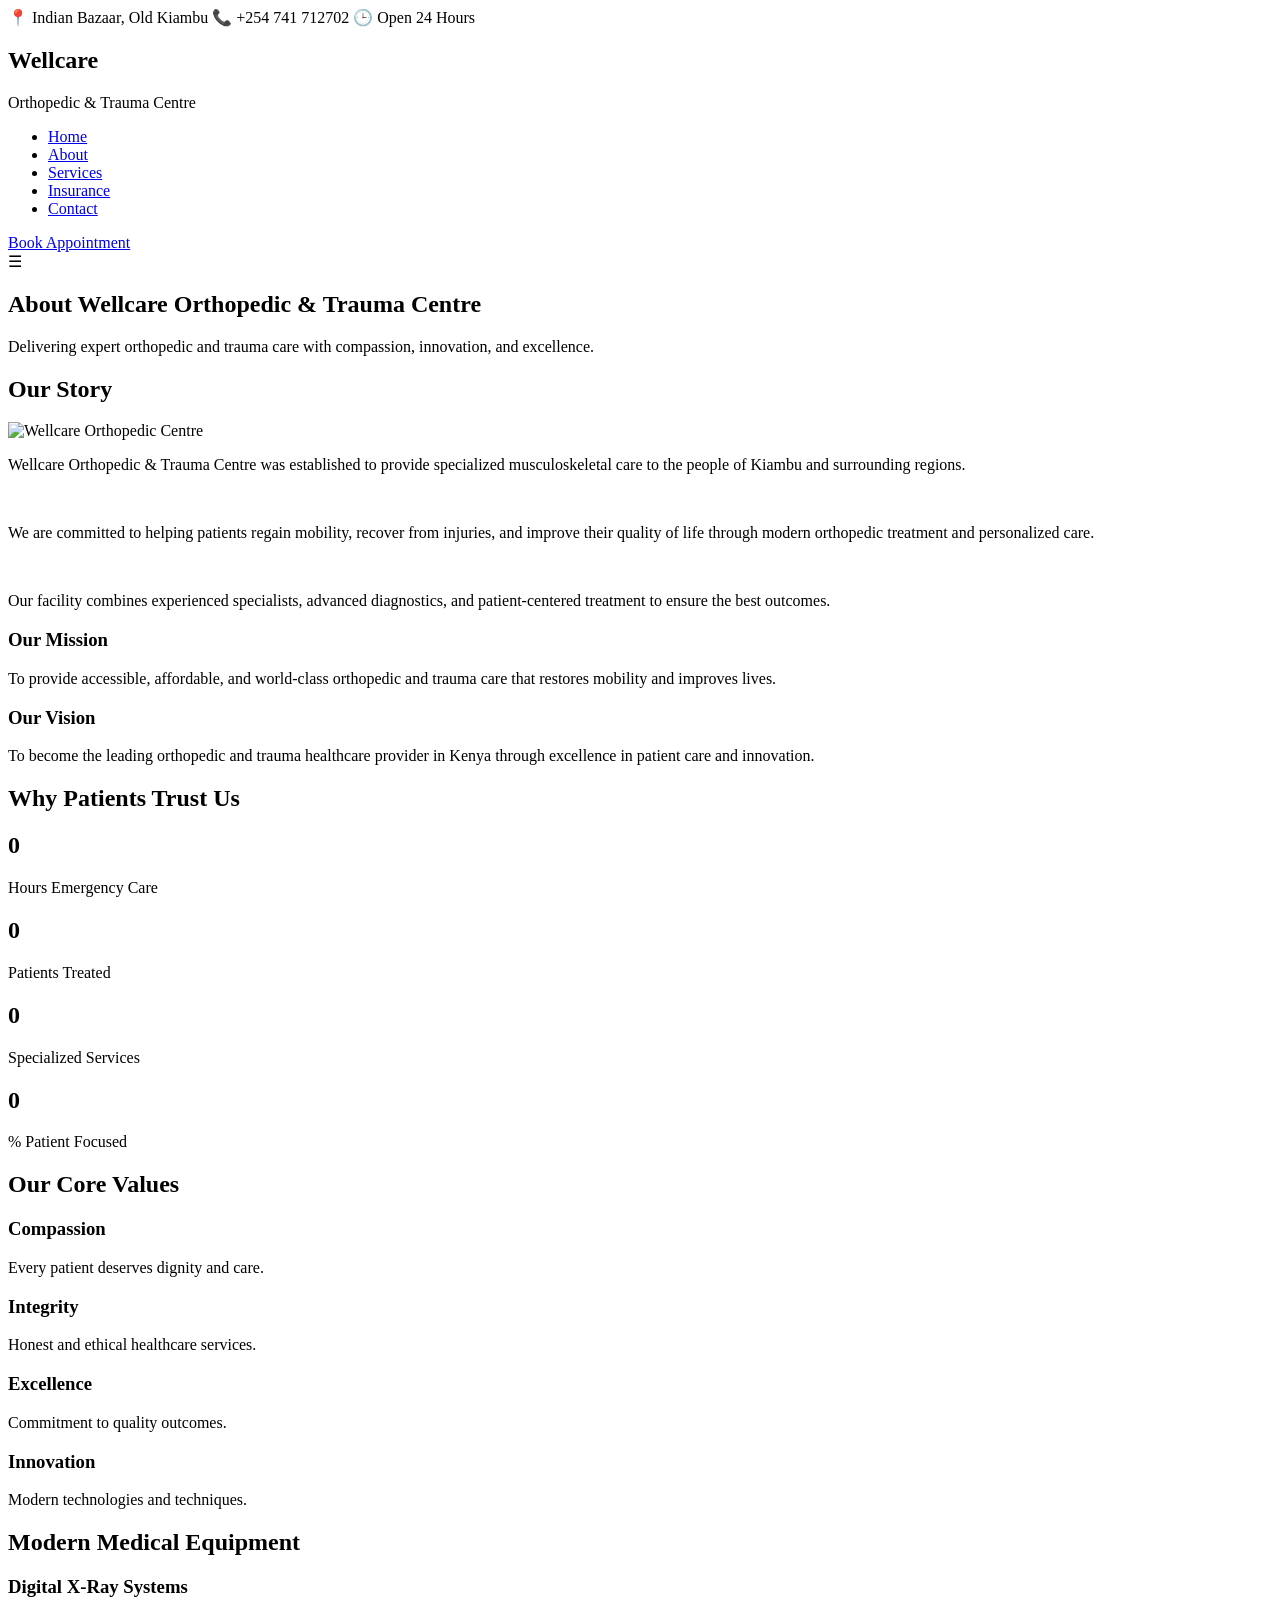
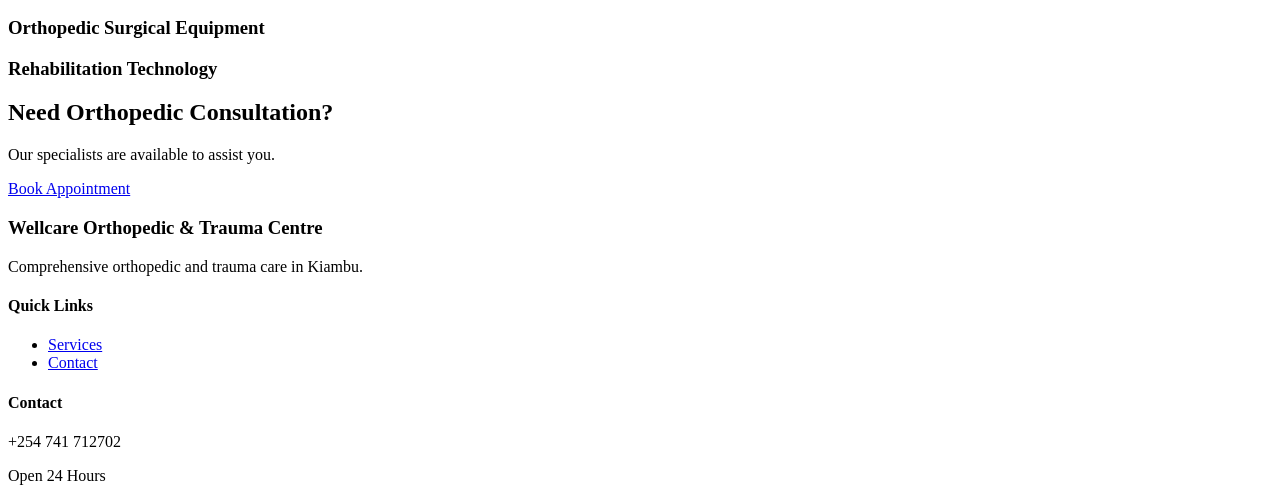
==== about.html @ 520f0e47 "Add files via upload" ====
﻿<!DOCTYPE html>
<html lang="en">
<head>
    <meta charset="UTF-8">
    <meta name="viewport" content="width=device-width, initial-scale=1.0">

    <title>About Us | Wellcare Orthopedic & Trauma Centre</title>

    <meta name="description"
          content="Learn about Wellcare Orthopedic & Trauma Centre, our mission, specialists, modern equipment, and commitment to quality orthopedic care in Kiambu.">

    <link rel="stylesheet" href="css/style.css">
    <link href="https://fonts.googleapis.com/css2?family=Inter:wght@300;400;500;600;700;800;900&display=swap" rel="stylesheet">
</head>
<body>

    <!-- HEADER -->

    <div class="top-bar">
        <div class="container">
            <span>📍 Indian Bazaar, Old Kiambu</span>
            <span>📞 +254 741 712702</span>
            <span>🕒 Open 24 Hours</span>
        </div>
    </div>

    <header class="header">
        <div class="container nav-container">

            <div class="logo">
                <h2>Wellcare</h2>
                <span>Orthopedic & Trauma Centre</span>
            </div>

            <nav class="navbar">
                <ul class="nav-links">
                    <li><a href="index.html">Home</a></li>
                    <li><a href="about.html" class="active">About</a></li>
                    <li><a href="services.html">Services</a></li>
                    <li><a href="insurance.html">Insurance</a></li>
                    <li><a href="contact.html">Contact</a></li>
                </ul>
            </nav>

            <div class="nav-buttons">
                <a href="appointment.html" class="btn btn-primary">
                    Book Appointment
                </a>
            </div>

            <div class="mobile-menu-btn">☰</div>

        </div>
    </header>

    <!-- PAGE HERO -->

    <section class="page-hero">

        <div class="container">

            <h1>About Wellcare Orthopedic & Trauma Centre</h1>

            <p>
                Delivering expert orthopedic and trauma care
                with compassion, innovation, and excellence.
            </p>

        </div>

    </section>

    <!-- ABOUT STORY -->

    <section>

        <div class="container">

            <div class="section-title">
                <h2>Our Story</h2>
            </div>

            <div class="two-column">

                <div>
                    <img src="images/about-hospital.jpg"
                         alt="Wellcare Orthopedic Centre">
                </div>

                <div>

                    <p>
                        Wellcare Orthopedic & Trauma Centre was established
                        to provide specialized musculoskeletal care to the
                        people of Kiambu and surrounding regions.
                    </p>

                    <br>

                    <p>
                        We are committed to helping patients regain mobility,
                        recover from injuries, and improve their quality of life
                        through modern orthopedic treatment and personalized care.
                    </p>

                    <br>

                    <p>
                        Our facility combines experienced specialists,
                        advanced diagnostics, and patient-centered treatment
                        to ensure the best outcomes.
                    </p>

                </div>

            </div>

        </div>

    </section>

    <!-- MISSION & VISION -->

    <section class="services">

        <div class="container">

            <div class="mission-grid">

                <div class="service-card">

                    <h3>Our Mission</h3>

                    <p>
                        To provide accessible, affordable,
                        and world-class orthopedic and trauma care
                        that restores mobility and improves lives.
                    </p>

                </div>

                <div class="service-card">

                    <h3>Our Vision</h3>

                    <p>
                        To become the leading orthopedic and trauma
                        healthcare provider in Kenya through excellence
                        in patient care and innovation.
                    </p>

                </div>

            </div>

        </div>

    </section>

    <!-- STATISTICS -->

    <section>

        <div class="container">

            <div class="section-title">
                <h2>Why Patients Trust Us</h2>
            </div>

            <div class="stats-grid">

                <div class="stat-card">
                    <h2 data-counter="24">0</h2>
                    <p>Hours Emergency Care</p>
                </div>

                <div class="stat-card">
                    <h2 data-counter="5000">0</h2>
                    <p>Patients Treated</p>
                </div>

                <div class="stat-card">
                    <h2 data-counter="12">0</h2>
                    <p>Specialized Services</p>
                </div>

                <div class="stat-card">
                    <h2 data-counter="100">0</h2>
                    <p>% Patient Focused</p>
                </div>

            </div>

        </div>

    </section>

    <!-- VALUES -->

    <section class="services">

        <div class="container">

            <div class="section-title">
                <h2>Our Core Values</h2>
            </div>

            <div class="features-grid">

                <div class="feature-card">
                    <h3>Compassion</h3>
                    <p>Every patient deserves dignity and care.</p>
                </div>

                <div class="feature-card">
                    <h3>Integrity</h3>
                    <p>Honest and ethical healthcare services.</p>
                </div>

                <div class="feature-card">
                    <h3>Excellence</h3>
                    <p>Commitment to quality outcomes.</p>
                </div>

                <div class="feature-card">
                    <h3>Innovation</h3>
                    <p>Modern technologies and techniques.</p>
                </div>

            </div>

        </div>

    </section>

    <!-- EQUIPMENT -->

    <section>

        <div class="container">

            <div class="section-title">
                <h2>Modern Medical Equipment</h2>
            </div>

            <div class="services-grid">

                <div class="service-card">
                    <h3>Digital X-Ray Systems</h3>
                </div>

                <div class="service-card">
                    <h3>Orthopedic Surgical Equipment</h3>
                </div>

                <div class="service-card">
                    <h3>Rehabilitation Technology</h3>
                </div>

            </div>

        </div>

    </section>

    <!-- CTA -->

    <section class="cta">

        <div class="container">

            <h2>Need Orthopedic Consultation?</h2>

            <p>
                Our specialists are available to assist you.
            </p>

            <a href="appointment.html"
               class="btn btn-primary">
                Book Appointment
            </a>

        </div>

    </section>

    <!-- FOOTER -->

    <footer class="footer">

        <div class="container footer-grid">

            <div>
                <h3>Wellcare Orthopedic & Trauma Centre</h3>
                <p>
                    Comprehensive orthopedic and trauma care in Kiambu.
                </p>
            </div>

            <div>
                <h4>Quick Links</h4>

                <ul>
                    <li><a href="services.html">Services</a></li>
                    <li><a href="contact.html">Contact</a></li>
                </ul>
            </div>

            <div>
                <h4>Contact</h4>
                <p>+254 741 712702</p>
                <p>Open 24 Hours</p>
            </div>

        </div>

    </footer>

    <script src="js/main.js"></script>

</body>
</html>
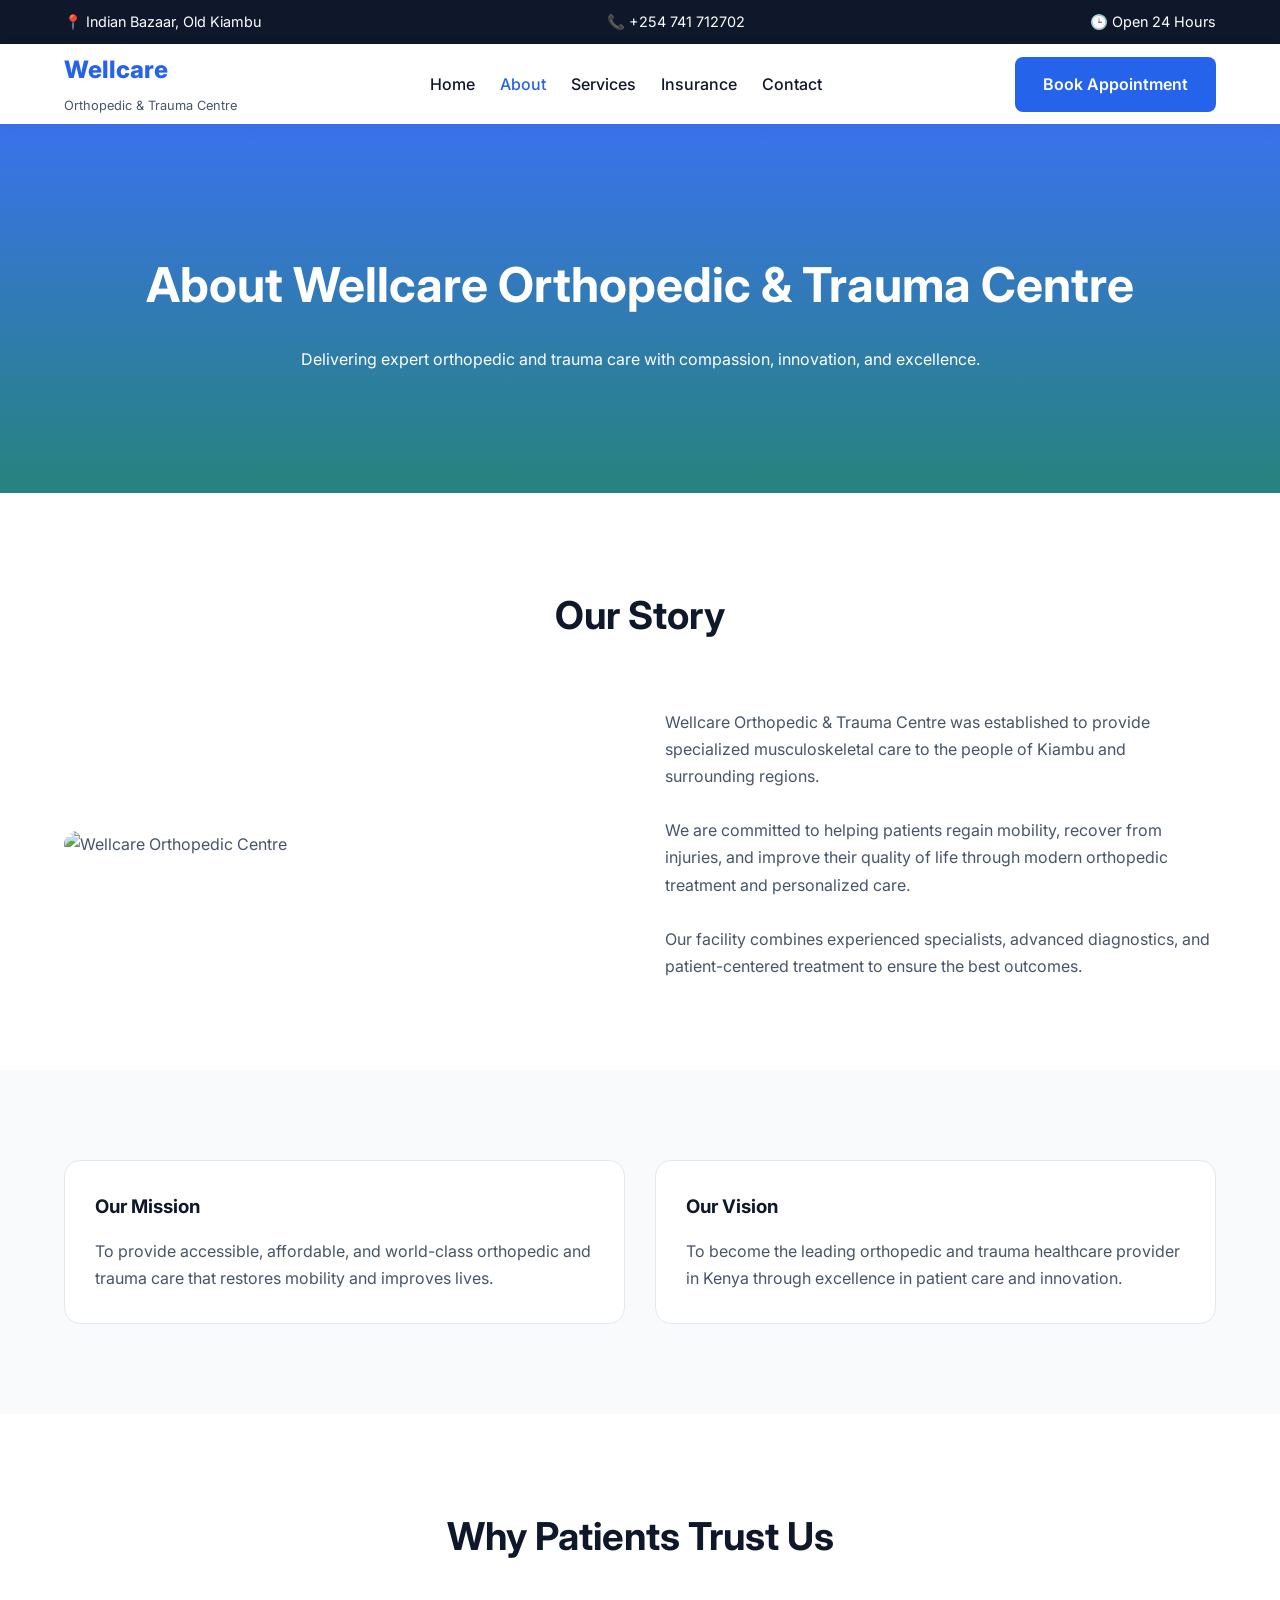
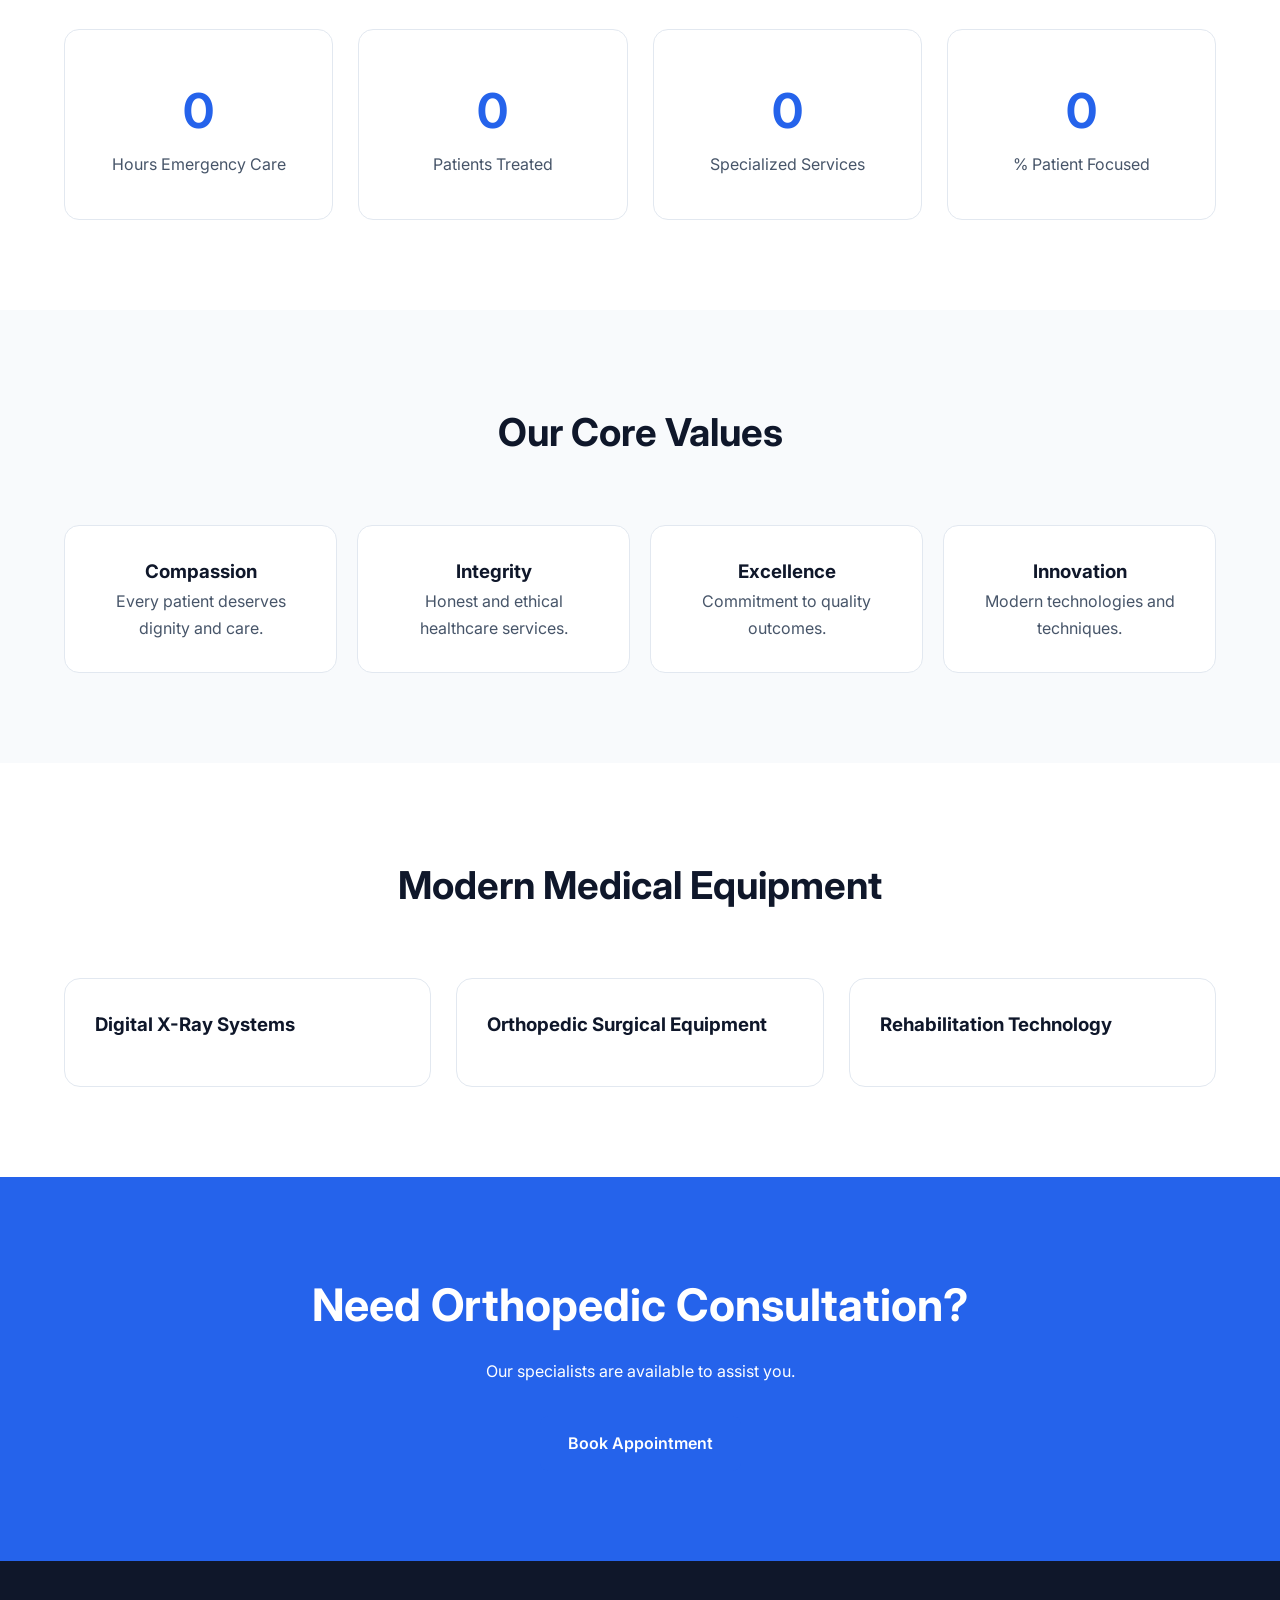
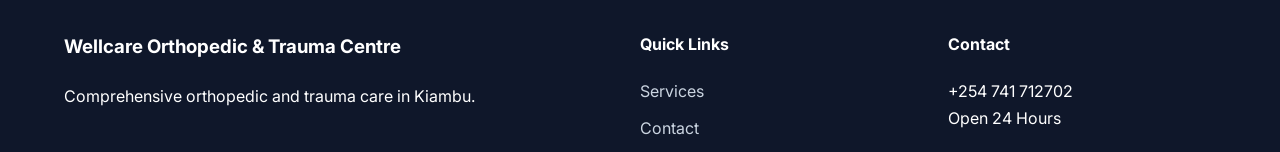
==== commit eff74d2d: "Update about.html" ====
--- a/about.html
+++ b/about.html
@@ -9,7 +9,7 @@
     <meta name="description"
           content="Learn about Wellcare Orthopedic & Trauma Centre, our mission, specialists, modern equipment, and commitment to quality orthopedic care in Kiambu.">
 
-    <link rel="stylesheet" href="css/style.css">
+    <link rel="stylesheet" href="style.css">
     <link href="https://fonts.googleapis.com/css2?family=Inter:wght@300;400;500;600;700;800;900&display=swap" rel="stylesheet">
 </head>
 <body>
@@ -319,4 +319,4 @@
     <script src="js/main.js"></script>
 
 </body>
-</html>+</html>
--- a/style.css
+++ b/style.css
@@ -0,0 +1,1227 @@
+﻿/* =========================
+   RESET
+========================= */
+
+* {
+  margin: 0;
+  padding: 0;
+  box-sizing: border-box;
+}
+
+:root {
+  --primary: #0f766e;
+  --secondary: #2563eb;
+  --accent: #14b8a6;
+  --dark: #0f172a;
+  --text: #475569;
+  --light: #f8fafc;
+  --white: #ffffff;
+  --border: #e2e8f0;
+}
+
+html {
+  scroll-behavior: smooth;
+}
+
+body {
+  font-family: "Inter", sans-serif;
+  color: var(--text);
+  background: var(--white);
+  line-height: 1.7;
+}
+
+/* =========================
+   GLOBAL
+========================= */
+
+.container {
+  width: 90%;
+  max-width: 1200px;
+  margin: auto;
+}
+
+section {
+  padding: 90px 0;
+}
+
+img {
+  width: 100%;
+  display: block;
+}
+
+a {
+  text-decoration: none;
+}
+
+ul {
+  list-style: none;
+}
+
+.section-title {
+  text-align: center;
+  margin-bottom: 60px;
+}
+
+.section-title h2 {
+  font-size: 2.4rem;
+  color: var(--dark);
+  margin-bottom: 15px;
+}
+
+.section-title p {
+  max-width: 700px;
+  margin: auto;
+}
+
+.center-btn {
+  text-align: center;
+  margin-top: 40px;
+}
+
+/* =========================
+   BUTTONS
+========================= */
+
+.btn {
+  display: inline-block;
+  padding: 14px 28px;
+  border-radius: 8px;
+  font-weight: 600;
+  transition: .3s;
+}
+
+.btn-primary {
+  background: var(--secondary);
+  color: white;
+}
+
+.btn-primary:hover {
+  background: #1d4ed8;
+}
+
+.btn-outline {
+  border: 2px solid var(--secondary);
+  color: var(--secondary);
+}
+
+.btn-outline:hover {
+  background: var(--secondary);
+  color: white;
+}
+
+.btn-secondary {
+  background: var(--primary);
+  color: white;
+}
+
+.btn-secondary:hover {
+  background: #115e59;
+}
+
+/* =========================
+   TOP BAR
+========================= */
+
+.top-bar {
+  background: var(--dark);
+  color: white;
+  padding: 10px 0;
+  font-size: .9rem;
+}
+
+.top-bar .container {
+  display: flex;
+  justify-content: space-between;
+  flex-wrap: wrap;
+}
+
+/* =========================
+   HEADER
+========================= */
+
+.header {
+  background: white;
+  position: sticky;
+  top: 0;
+  z-index: 1000;
+  box-shadow: 0 3px 15px rgba(0,0,0,.05);
+}
+
+.nav-container {
+  display: flex;
+  align-items: center;
+  justify-content: space-between;
+  min-height: 80px;
+}
+
+.logo h2 {
+  color: var(--secondary);
+  font-weight: 800;
+}
+
+.logo span {
+  font-size: .8rem;
+  color: var(--text);
+}
+
+.nav-links {
+  display: flex;
+  gap: 25px;
+}
+
+.nav-links a {
+  color: var(--dark);
+  font-weight: 500;
+  transition: .3s;
+}
+
+.nav-links a:hover,
+.nav-links .active {
+  color: var(--secondary);
+}
+
+.nav-buttons {
+  display: flex;
+  gap: 10px;
+}
+
+.mobile-menu-btn {
+  display: none;
+  font-size: 2rem;
+  cursor: pointer;
+}
+
+/* =========================
+   HERO
+========================= */
+
+.hero {
+  background:
+    linear-gradient(
+      rgba(15,23,42,.75),
+      rgba(15,23,42,.75)
+    ),
+    url("../images/hero-bg.jpg");
+  background-size: cover;
+  background-position: center;
+  color: white;
+  min-height: 90vh;
+  display: flex;
+  align-items: center;
+}
+
+.hero-content {
+  display: grid;
+  grid-template-columns: 1fr 1fr;
+  gap: 60px;
+  align-items: center;
+}
+
+.hero h1 {
+  font-size: 4rem;
+  line-height: 1.1;
+  margin: 20px 0;
+}
+
+.hero p {
+  font-size: 1.15rem;
+  margin-bottom: 30px;
+}
+
+.badges {
+  display: flex;
+  gap: 10px;
+  flex-wrap: wrap;
+}
+
+.badge {
+  background: rgba(255,255,255,.15);
+  padding: 8px 14px;
+  border-radius: 40px;
+  font-size: .85rem;
+}
+
+.hero-buttons {
+  display: flex;
+  gap: 15px;
+  flex-wrap: wrap;
+}
+
+.hero-image img {
+  border-radius: 20px;
+  box-shadow: 0 20px 40px rgba(0,0,0,.25);
+}
+
+.trust-indicators {
+  margin-top: 50px;
+  display: flex;
+  gap: 30px;
+}
+
+.indicator h3 {
+  font-size: 1.8rem;
+}
+
+/* =========================
+   ABOUT
+========================= */
+
+.about-grid {
+  display: grid;
+  grid-template-columns: repeat(3,1fr);
+  gap: 25px;
+}
+
+.about-card {
+  background: white;
+  border: 1px solid var(--border);
+  border-radius: 15px;
+  padding: 30px;
+  transition: .3s;
+}
+
+.about-card:hover {
+  transform: translateY(-5px);
+}
+
+/* =========================
+   SERVICES
+========================= */
+
+.services {
+  background: var(--light);
+}
+
+.services-grid {
+  display: grid;
+  grid-template-columns: repeat(3,1fr);
+  gap: 25px;
+}
+
+.service-card {
+  background: white;
+  padding: 30px;
+  border-radius: 16px;
+  transition: .3s;
+  border: 1px solid var(--border);
+}
+
+.service-card:hover {
+  transform: translateY(-8px);
+  box-shadow: 0 15px 30px rgba(0,0,0,.08);
+}
+
+.service-card h3 {
+  color: var(--dark);
+  margin-bottom: 15px;
+}
+
+/* =========================
+   FEATURES
+========================= */
+
+.features-grid {
+  display: grid;
+  grid-template-columns: repeat(4,1fr);
+  gap: 20px;
+}
+
+.feature-card {
+  background: white;
+  border-radius: 15px;
+  padding: 30px;
+  text-align: center;
+  border: 1px solid var(--border);
+}
+
+.feature-card h3 {
+  color: var(--dark);
+}
+
+/* =========================
+   TESTIMONIALS
+========================= */
+
+.testimonials {
+  background: var(--light);
+}
+
+.testimonial-grid {
+  display: grid;
+  grid-template-columns: repeat(3,1fr);
+  gap: 25px;
+}
+
+.testimonial-card {
+  background: white;
+  padding: 30px;
+  border-radius: 15px;
+}
+
+.stars {
+  color: #f59e0b;
+  margin: 10px 0;
+}
+
+/* =========================
+   INSURANCE
+========================= */
+
+.insurance-grid {
+  display: grid;
+  grid-template-columns: repeat(4,1fr);
+  gap: 20px;
+}
+
+.insurance-item {
+  border: 2px dashed var(--border);
+  padding: 40px;
+  text-align: center;
+  border-radius: 15px;
+  font-weight: 600;
+}
+
+/* =========================
+   CTA
+========================= */
+
+.cta {
+  background: var(--secondary);
+  color: white;
+  text-align: center;
+}
+
+.cta h2 {
+  font-size: 2.8rem;
+}
+
+.cta p {
+  margin: 15px 0 30px;
+}
+
+.cta-buttons {
+  display: flex;
+  justify-content: center;
+  gap: 15px;
+}
+
+/* =========================
+   FOOTER
+========================= */
+
+.footer {
+  background: var(--dark);
+  color: white;
+  padding-top: 70px;
+}
+
+.footer-grid {
+  display: grid;
+  grid-template-columns: 2fr 1fr 1fr;
+  gap: 40px;
+}
+
+.footer h3,
+.footer h4 {
+  margin-bottom: 20px;
+}
+
+.footer ul li {
+  margin-bottom: 10px;
+}
+
+.footer a {
+  color: #cbd5e1;
+}
+
+.footer-bottom {
+  border-top: 1px solid rgba(255,255,255,.1);
+  margin-top: 50px;
+  text-align: center;
+  padding: 20px;
+}
+
+/* =========================
+   FLOATING BUTTONS
+========================= */
+
+.whatsapp-btn,
+.emergency-btn {
+  position: fixed;
+  right: 20px;
+  padding: 14px 20px;
+  color: white;
+  border-radius: 50px;
+  z-index: 999;
+  font-weight: 600;
+}
+
+.whatsapp-btn {
+  bottom: 90px;
+  background: #25d366;
+}
+
+.emergency-btn {
+  bottom: 20px;
+  background: #dc2626;
+}
+
+/* =========================
+   ANIMATIONS
+========================= */
+
+.service-card,
+.about-card,
+.feature-card,
+.testimonial-card {
+  transition: all .35s ease;
+}
+
+.fade-in {
+  opacity: 0;
+  transform: translateY(30px);
+}
+
+.fade-in.show {
+  opacity: 1;
+  transform: translateY(0);
+}
+
+/* =========================
+   RESPONSIVE
+========================= */
+
+@media(max-width: 992px){
+
+  .hero-content,
+  .about-grid,
+  .services-grid,
+  .testimonial-grid,
+  .features-grid,
+  .insurance-grid,
+  .footer-grid {
+      grid-template-columns: 1fr 1fr;
+  }
+
+  .hero h1 {
+      font-size: 3rem;
+  }
+}
+
+@media(max-width: 768px){
+
+  .navbar,
+  .nav-buttons {
+      display: none;
+  }
+
+  .mobile-menu-btn {
+      display: block;
+  }
+
+  .hero-content,
+  .about-grid,
+  .services-grid,
+  .testimonial-grid,
+  .features-grid,
+  .insurance-grid,
+  .footer-grid {
+      grid-template-columns: 1fr;
+  }
+
+  .hero {
+      text-align: center;
+  }
+
+  .hero h1 {
+      font-size: 2.4rem;
+  }
+
+  .trust-indicators {
+      justify-content: center;
+      flex-wrap: wrap;
+  }
+
+  .hero-buttons,
+  .cta-buttons {
+      justify-content: center;
+      flex-wrap: wrap;
+  }
+
+  .top-bar .container {
+      flex-direction: column;
+      gap: 5px;
+      text-align: center;
+  }
+}
+
+@media(max-width: 480px){
+
+  .section-title h2 {
+      font-size: 2rem;
+  }
+
+  .hero h1 {
+      font-size: 2rem;
+  }
+
+  .btn {
+      width: 100%;
+      text-align: center;
+  }
+}
+
+
+/* Mobile Menu */
+
+.mobile-active {
+    display: block !important;
+    position: absolute;
+    top: 80px;
+    left: 0;
+    width: 100%;
+    background: white;
+    padding: 20px;
+    box-shadow: 0 10px 25px rgba(0,0,0,.08);
+}
+
+/* Sticky Header */
+
+.header-scrolled {
+    box-shadow: 0 8px 30px rgba(0,0,0,.1);
+    background: rgba(255,255,255,.98);
+    backdrop-filter: blur(10px);
+}
+
+/* Modal */
+
+#appointmentModal {
+    position: fixed;
+    inset: 0;
+    background: rgba(0,0,0,.6);
+    display: none;
+    justify-content: center;
+    align-items: center;
+    z-index: 9999;
+}
+
+.show-modal {
+    display: flex !important;
+}
+
+.modal-content {
+    background: white;
+    padding: 40px;
+    width: 90%;
+    max-width: 600px;
+    border-radius: 16px;
+}
+
+/* Page transitions */
+
+body {
+    opacity: 1;
+    transition: opacity .3s ease;
+}
+
+.page-exit {
+    opacity: 0;
+}
+
+/* Back To Top */
+
+.back-to-top {
+    position: fixed;
+    left: 20px;
+    bottom: 20px;
+    width: 50px;
+    height: 50px;
+    border: none;
+    border-radius: 50%;
+    cursor: pointer;
+    background: #2563eb;
+    color: white;
+    opacity: 0;
+    visibility: hidden;
+    z-index: 999;
+}
+
+.show-top {
+    opacity: 1;
+    visibility: visible;
+}
+
+
+/* ABOUT PAGE */
+
+.page-hero {
+    background: linear-gradient(
+        rgba(37,99,235,.9),
+        rgba(15,118,110,.9)
+    );
+    color: white;
+    text-align: center;
+    padding: 120px 0;
+}
+
+.page-hero h1 {
+    font-size: 3rem;
+    margin-bottom: 20px;
+}
+
+.two-column {
+    display: grid;
+    grid-template-columns: 1fr 1fr;
+    gap: 50px;
+    align-items: center;
+}
+
+.two-column img {
+    border-radius: 20px;
+}
+
+.mission-grid {
+    display: grid;
+    grid-template-columns: repeat(2,1fr);
+    gap: 30px;
+}
+
+.stats-grid {
+    display: grid;
+    grid-template-columns: repeat(4,1fr);
+    gap: 25px;
+}
+
+.stat-card {
+    text-align: center;
+    background: white;
+    padding: 40px;
+    border-radius: 15px;
+    border: 1px solid #e2e8f0;
+}
+
+.stat-card h2 {
+    font-size: 3rem;
+    color: #2563eb;
+}
+
+@media(max-width:768px){
+
+    .two-column,
+    .mission-grid,
+    .stats-grid {
+        grid-template-columns: 1fr;
+    }
+
+    .page-hero h1 {
+        font-size: 2.2rem;
+    }
+}
+
+
+/* SERVICES PAGE */
+
+.services-page {
+    background: #f8fafc;
+}
+
+.services-grid-large {
+    display: grid;
+    grid-template-columns: repeat(3,1fr);
+    gap: 30px;
+}
+
+.service-icon {
+    font-size: 3rem;
+    margin-bottom: 20px;
+}
+
+.services-grid-large .service-card {
+    display: flex;
+    flex-direction: column;
+    gap: 15px;
+}
+
+.services-grid-large .btn {
+    margin-top: auto;
+}
+
+.emergency-section {
+    background: linear-gradient(
+        135deg,
+        #dc2626,
+        #ef4444
+    );
+    color: white;
+    text-align: center;
+}
+
+.emergency-content {
+    max-width: 800px;
+    margin: auto;
+}
+
+.emergency-content h2 {
+    font-size: 2.5rem;
+    margin-bottom: 20px;
+}
+
+.emergency-content p {
+    margin-bottom: 30px;
+}
+
+@media(max-width:992px){
+
+    .services-grid-large{
+        grid-template-columns: repeat(2,1fr);
+    }
+
+}
+
+@media(max-width:768px){
+
+    .services-grid-large{
+        grid-template-columns: 1fr;
+    }
+
+    .emergency-content h2{
+        font-size: 2rem;
+    }
+
+}
+
+/* APPOINTMENT PAGE */
+
+.appointment-wrapper{
+display:grid;
+grid-template-columns:1fr 1.3fr;
+gap:40px;
+align-items:start;
+}
+
+.appointment-info{
+background:#f8fafc;
+padding:40px;
+border-radius:16px;
+}
+
+.appointment-feature{
+padding:15px 0;
+border-bottom:1px solid #e2e8f0;
+font-weight:500;
+}
+
+.appointment-contact{
+margin-top:30px;
+}
+
+.appointment-form-card{
+background:white;
+padding:40px;
+border-radius:20px;
+box-shadow:0 10px 30px rgba(0,0,0,.08);
+}
+
+.form-group{
+margin-bottom:20px;
+}
+
+.form-group label{
+display:block;
+margin-bottom:8px;
+font-weight:600;
+}
+
+.form-group input,
+.form-group textarea,
+.form-group select{
+width:100%;
+padding:14px;
+border:1px solid #cbd5e1;
+border-radius:10px;
+font-family:inherit;
+}
+
+.full-width{
+width:100%;
+}
+
+@media(max-width:768px){
+
+.appointment-wrapper{
+grid-template-columns:1fr;
+}
+
+}
+
+/* CONTACT PAGE */
+
+.contact-grid{
+display:grid;
+grid-template-columns:1fr 1.3fr;
+gap:40px;
+}
+
+.contact-info{
+display:flex;
+flex-direction:column;
+gap:20px;
+}
+
+.contact-card{
+background:white;
+padding:25px;
+border-radius:16px;
+border:1px solid #e2e8f0;
+}
+
+.contact-card h3{
+margin-bottom:15px;
+color:#0f172a;
+}
+
+.contact-form-wrapper{
+background:white;
+padding:40px;
+border-radius:20px;
+box-shadow:0 10px 30px rgba(0,0,0,.08);
+}
+
+.map-container{
+overflow:hidden;
+border-radius:20px;
+box-shadow:0 10px 30px rgba(0,0,0,.08);
+}
+
+.map-container iframe{
+width:100%;
+height:500px;
+border:none;
+}
+
+.btn-success{
+background:#22c55e;
+color:white;
+}
+
+.btn-success:hover{
+background:#16a34a;
+}
+
+@media(max-width:768px){
+
+.contact-grid{
+grid-template-columns:1fr;
+}
+
+.map-container iframe{
+height:350px;
+}
+
+}
+
+/* INSURANCE PAGE */
+
+.insurance-benefits{
+display:grid;
+grid-template-columns:repeat(3,1fr);
+gap:20px;
+}
+
+.benefit-card{
+padding:25px;
+background:white;
+border:1px solid #e2e8f0;
+border-radius:16px;
+text-align:center;
+}
+
+.insurance-logos{
+display:grid;
+grid-template-columns:repeat(4,1fr);
+gap:20px;
+}
+
+.insurance-logo{
+background:white;
+padding:40px;
+border-radius:16px;
+text-align:center;
+font-weight:700;
+border:2px dashed #cbd5e1;
+}
+
+.claims-process{
+display:grid;
+grid-template-columns:repeat(4,1fr);
+gap:25px;
+}
+
+.claim-step{
+background:white;
+padding:30px;
+text-align:center;
+border-radius:16px;
+}
+
+.verification-box{
+max-width:700px;
+margin:auto;
+padding:40px;
+background:white;
+border-radius:20px;
+box-shadow:0 10px 30px rgba(0,0,0,.08);
+}
+
+@media(max-width:768px){
+
+.insurance-benefits,
+.insurance-logos,
+.claims-process{
+grid-template-columns:1fr;
+}
+
+}
+
+/* FAQ PAGE */
+
+.faq-search{
+max-width:700px;
+margin:0 auto 40px;
+}
+
+.faq-search input{
+width:100%;
+padding:16px;
+border-radius:12px;
+border:1px solid #cbd5e1;
+font-size:16px;
+}
+
+.faq-container{
+max-width:900px;
+margin:auto;
+}
+
+.faq-item{
+background:white;
+margin-bottom:15px;
+border-radius:14px;
+overflow:hidden;
+border:1px solid #e2e8f0;
+}
+
+.faq-question{
+width:100%;
+padding:22px;
+display:flex;
+justify-content:space-between;
+align-items:center;
+background:white;
+border:none;
+cursor:pointer;
+font-size:17px;
+font-weight:600;
+text-align:left;
+}
+
+.faq-answer{
+max-height:0;
+overflow:hidden;
+transition:.35s ease;
+padding:0 22px;
+}
+
+.faq-item.active .faq-answer{
+max-height:200px;
+padding:0 22px 22px;
+}
+
+.faq-item.active .faq-question span{
+transform:rotate(45deg);
+}
+
+
+/* TESTIMONIALS PAGE */
+
+.patient-avatar{
+width:70px;
+height:70px;
+border-radius:50%;
+background:#eff6ff;
+display:flex;
+align-items:center;
+justify-content:center;
+font-size:32px;
+margin-bottom:20px;
+}
+
+.recovery-grid{
+display:grid;
+grid-template-columns:repeat(3,1fr);
+gap:25px;
+}
+
+.recovery-card{
+background:white;
+padding:30px;
+border-radius:16px;
+border:1px solid #e2e8f0;
+text-align:center;
+}
+
+.google-review-box{
+background:white;
+padding:50px;
+border-radius:20px;
+text-align:center;
+box-shadow:0 10px 30px rgba(0,0,0,.08);
+}
+
+.rating-number{
+font-size:4rem;
+font-weight:800;
+color:#2563eb;
+display:block;
+}
+
+@media(max-width:768px){
+
+.recovery-grid{
+grid-template-columns:1fr;
+}
+
+.google-review-box{
+padding:30px;
+}
+
+.rating-number{
+font-size:3rem;
+}
+
+}
+
+/* BLOG PAGE */
+
+.featured-post{
+display:grid;
+grid-template-columns:1fr 1fr;
+gap:40px;
+align-items:center;
+}
+
+.featured-image img{
+border-radius:20px;
+height:450px;
+object-fit:cover;
+}
+
+.blog-category{
+display:inline-block;
+background:#dbeafe;
+color:#2563eb;
+padding:8px 14px;
+border-radius:30px;
+font-size:14px;
+font-weight:600;
+margin-bottom:15px;
+}
+
+.blog-search{
+max-width:700px;
+margin:auto;
+}
+
+.blog-search input{
+width:100%;
+padding:16px;
+border:1px solid #cbd5e1;
+border-radius:12px;
+}
+
+.blog-grid{
+display:grid;
+grid-template-columns:repeat(3,1fr);
+gap:30px;
+}
+
+.blog-card{
+background:white;
+border-radius:18px;
+overflow:hidden;
+box-shadow:0 10px 25px rgba(0,0,0,.06);
+transition:.3s;
+}
+
+.blog-card:hover{
+transform:translateY(-8px);
+}
+
+.blog-card img{
+height:220px;
+object-fit:cover;
+}
+
+.blog-content{
+padding:25px;
+}
+
+.blog-content h3{
+margin:15px 0;
+color:#0f172a;
+}
+
+.blog-content a{
+color:#2563eb;
+font-weight:600;
+}
+
+.newsletter-box{
+background:white;
+padding:60px;
+border-radius:24px;
+text-align:center;
+box-shadow:0 10px 30px rgba(0,0,0,.08);
+}
+
+.newsletter-form{
+display:flex;
+gap:15px;
+max-width:600px;
+margin:30px auto 0;
+}
+
+.newsletter-form input{
+flex:1;
+padding:15px;
+border:1px solid #cbd5e1;
+border-radius:10px;
+}
+
+@media(max-width:992px){
+
+.blog-grid{
+grid-template-columns:repeat(2,1fr);
+}
+
+.featured-post{
+grid-template-columns:1fr;
+}
+
+}
+
+@media(max-width:768px){
+
+.blog-grid{
+grid-template-columns:1fr;
+}
+
+.newsletter-form{
+flex-direction:column;
+}
+
+.newsletter-box{
+padding:35px;
+}
+
+}
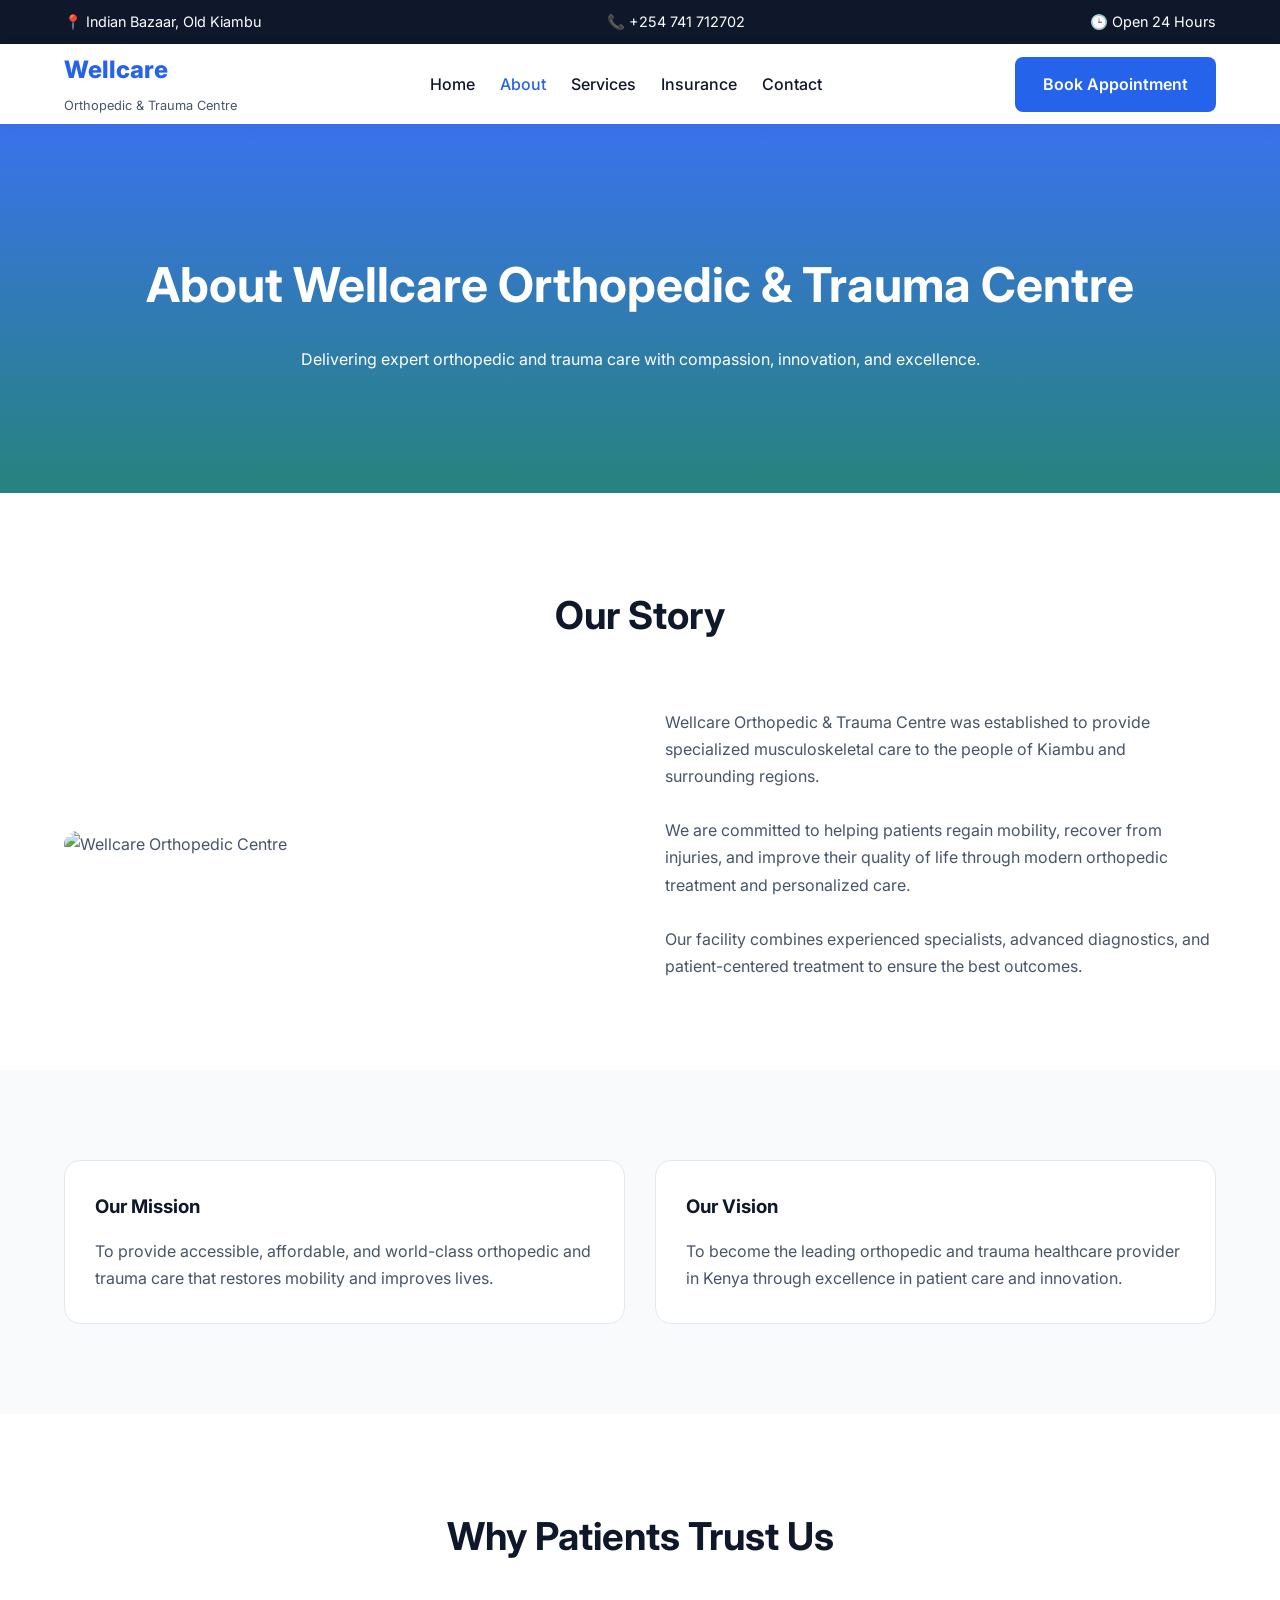
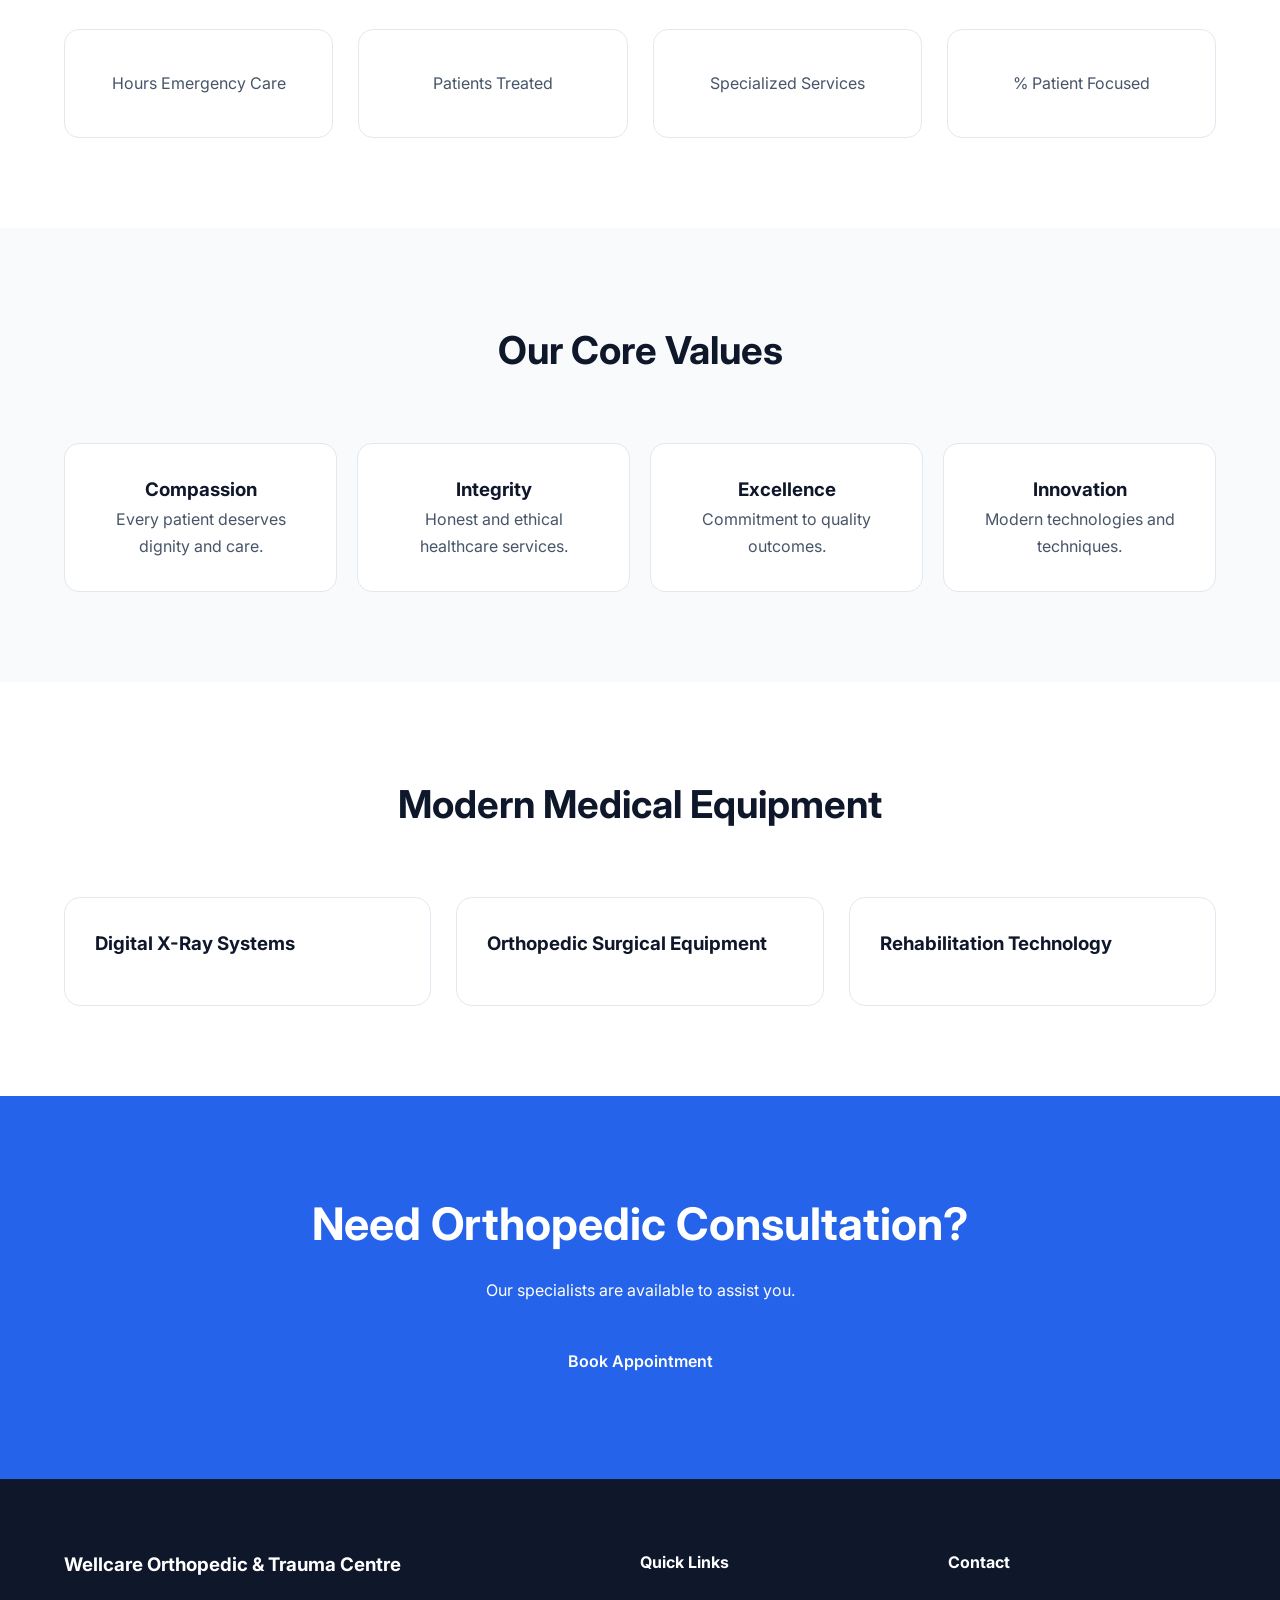
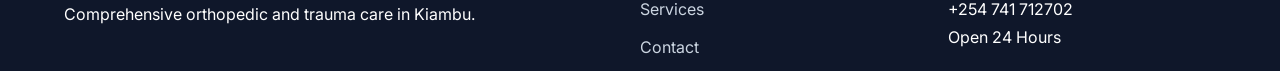
==== commit 4c22c423: "Update about.html" ====
--- a/about.html
+++ b/about.html
@@ -83,7 +83,7 @@
             <div class="two-column">
 
                 <div>
-                    <img src="images/about-hospital.jpg"
+                    <img src="https://lh3.googleusercontent.com/gps-cs-s/APNQkAEjWS4MuptNFKXLA4J3jw2PBRfH2qmENYtjN0tdTR21PweejXA89dwsmjF740xJnjGWsIObagIr16F9FAX2plfZcsmaXpbnQKqvKCJINlxwTVUliDu9rxB8cYMt4nMn5otSNORt=s680-w680-h510-rw"
                          alt="Wellcare Orthopedic Centre">
                 </div>
 
@@ -170,22 +170,22 @@
             <div class="stats-grid">
 
                 <div class="stat-card">
-                    <h2 data-counter="24">0</h2>
+                    <h2 data-counter="24"></h2>
                     <p>Hours Emergency Care</p>
                 </div>
 
                 <div class="stat-card">
-                    <h2 data-counter="5000">0</h2>
+                    <h2 data-counter="5000"></h2>
                     <p>Patients Treated</p>
                 </div>
 
                 <div class="stat-card">
-                    <h2 data-counter="12">0</h2>
+                    <h2 data-counter="12"></h2>
                     <p>Specialized Services</p>
                 </div>
 
                 <div class="stat-card">
-                    <h2 data-counter="100">0</h2>
+                    <h2 data-counter="100"></h2>
                     <p>% Patient Focused</p>
                 </div>
 
